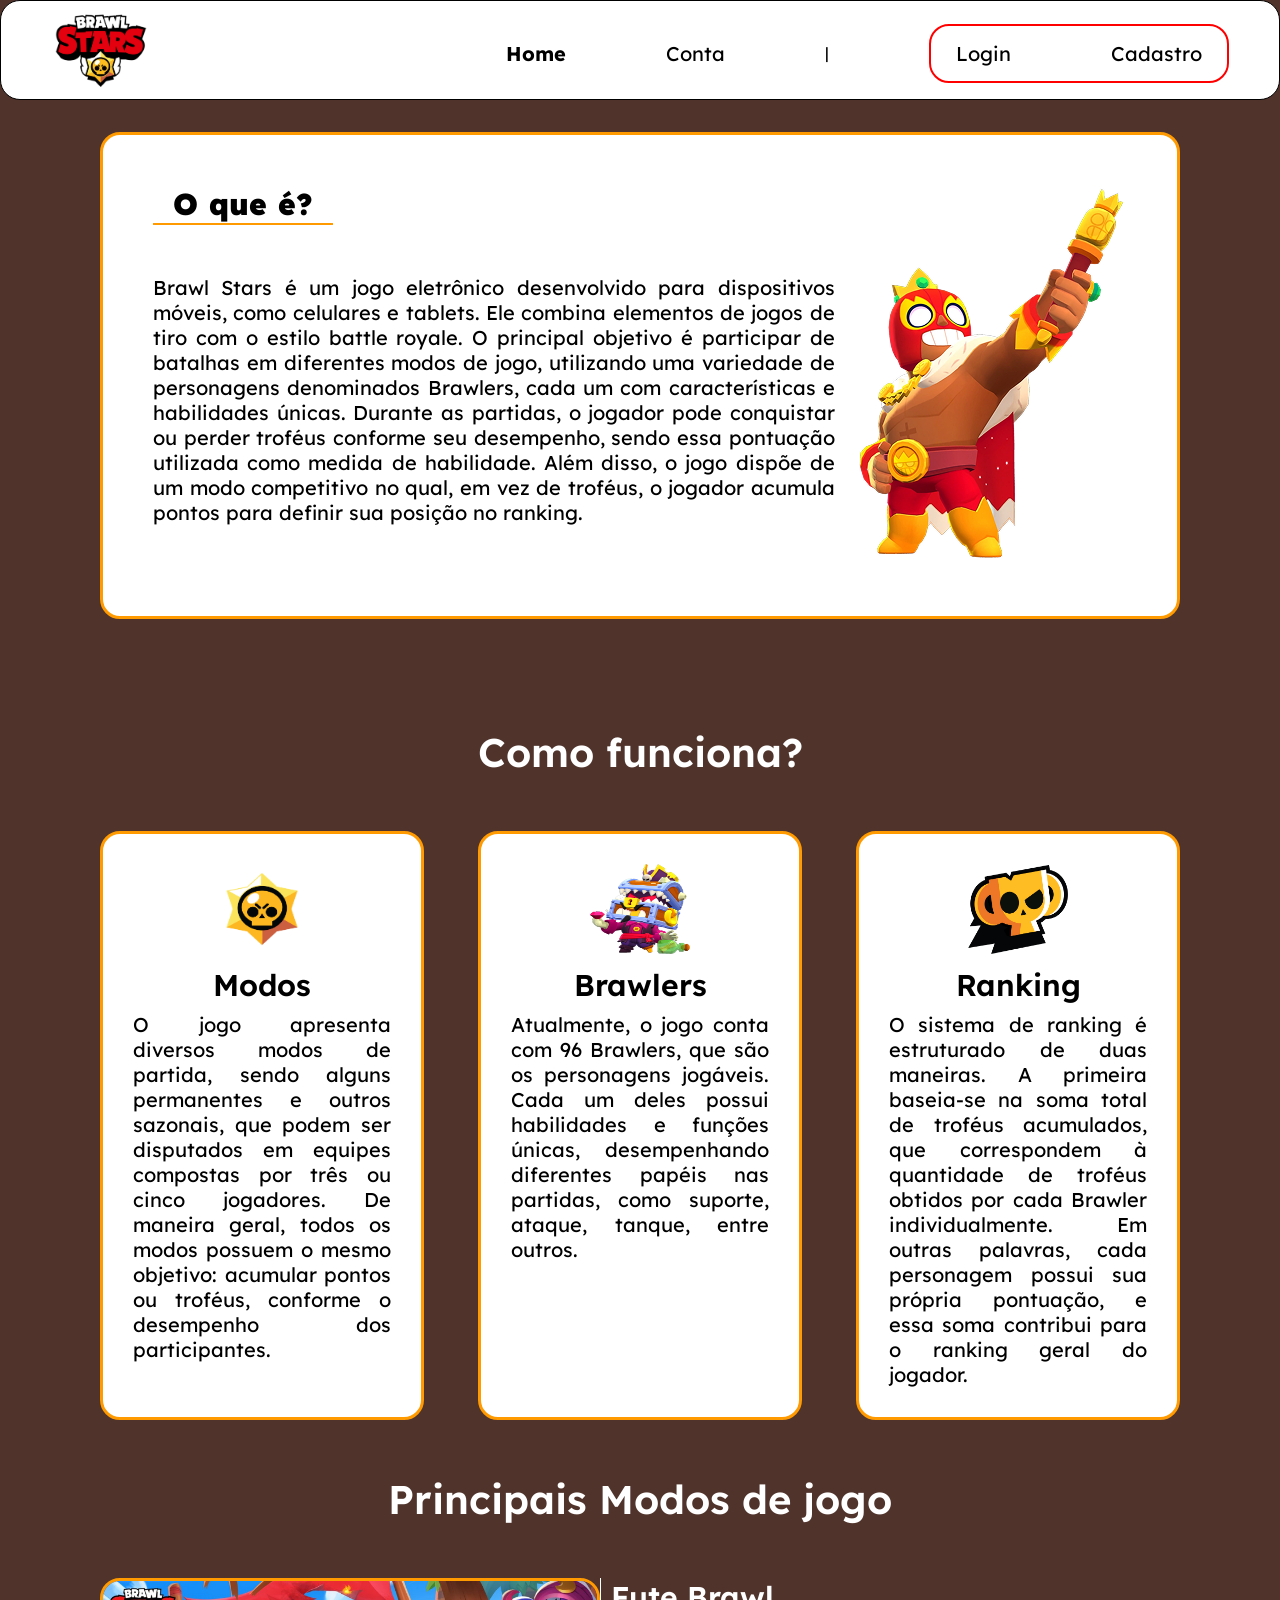
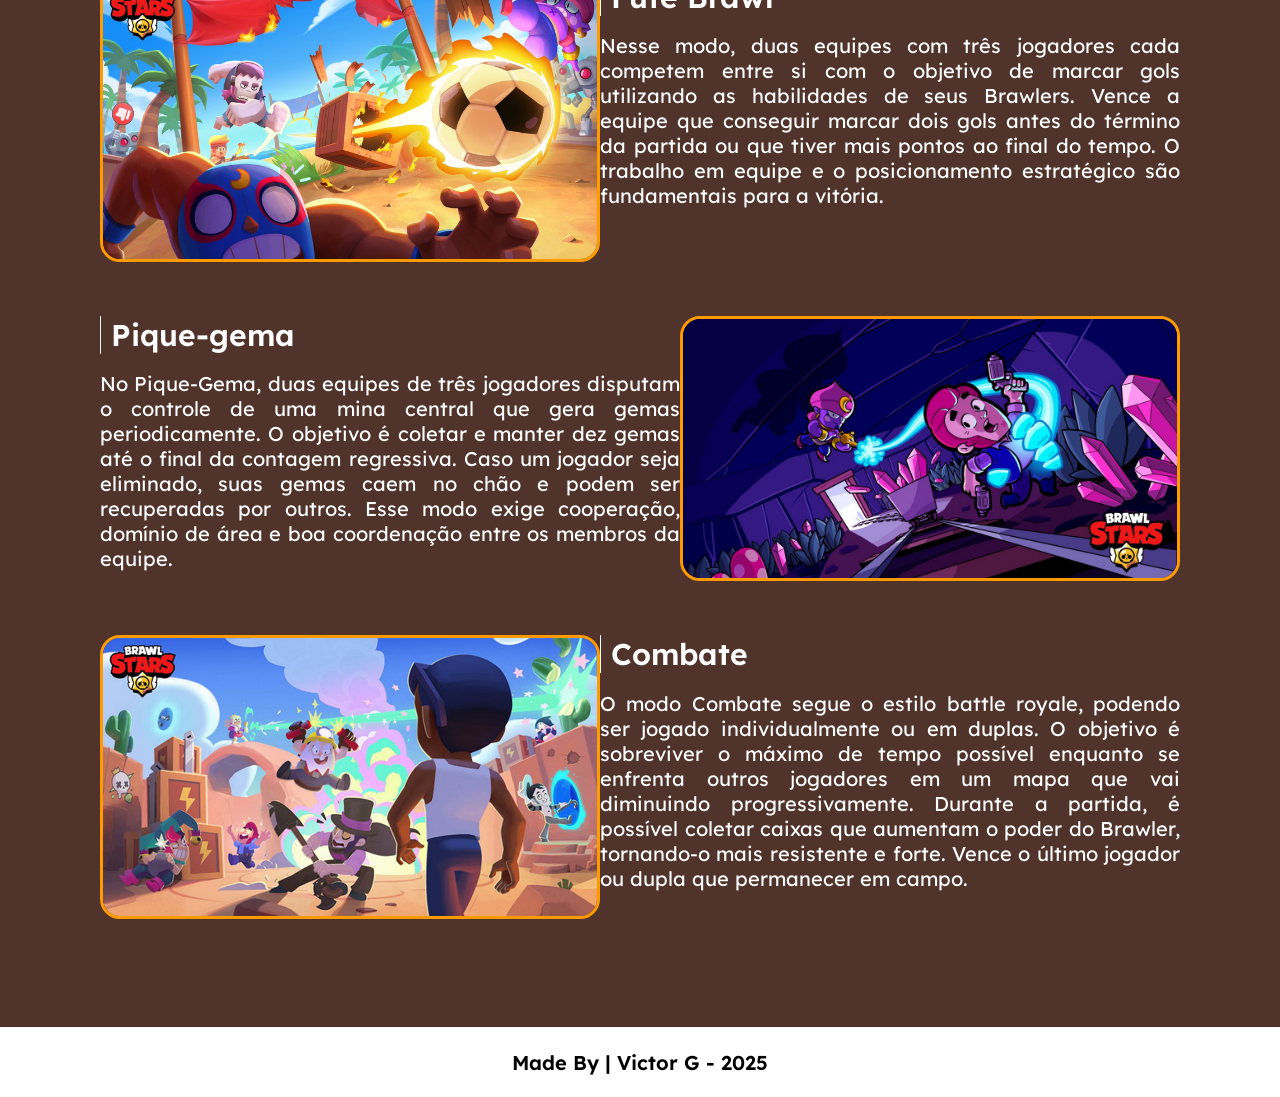
==== public/site/index.html @ af2b161e "Criação da página Index estática" ====
<!DOCTYPE html>
<html lang="en">

<head>
    <meta charset="UTF-8">
    <meta name="viewport" content="width=device-width, initial-scale=1.0">
    <title>Document</title>
    <link rel="stylesheet" href="style/style.css">
    <link rel="stylesheet" href="style/index.css">
</head>

<body>
    <header>
        <div class="container">
            <div class="logo">
                <img src="assets/img/LOGO.png" alt="">
            </div>
            <div class="pages">
                <a href="#" class="now">Home</a>
                <a href="">Conta</a>
                |
                <div class="red_box">
                    <a href="html/login.html">Login</a>
                    <a href="html/cadastro.html">Cadastro</a>
                </div>
            </div>
        </div>
    </header>
    <main>
        <div class="container">
            <div class="sobre">
                <div class="esquerda">
                    <div class="titulo">
                        <p>O que é?</p>
                    </div>
                    <div class="texto">
                        <p>
                            Brawl Stars é um jogo eletrônico desenvolvido para dispositivos móveis, como celulares e
                            tablets. Ele combina elementos de jogos de tiro com o estilo battle royale. O principal
                            objetivo é participar de batalhas em diferentes modos de jogo, utilizando uma variedade de
                            personagens denominados Brawlers, cada um com características e habilidades únicas.
                            Durante as partidas, o jogador pode conquistar ou perder troféus conforme seu desempenho,
                            sendo essa pontuação utilizada como medida de habilidade.
                            Além disso, o jogo dispõe de um modo competitivo no qual, em vez de troféus, o jogador
                            acumula pontos para definir sua posição no ranking.
                        </p>
                    </div>
                </div>
                <div class="img">
                    <img src="assets/img/elprimo.png" alt="">
                </div>
            </div>
            <div class="como_funciona">
                <div class="titulo_um">Como funciona?</div>
                <div class="boxes">
                    <div class="box">
                        <div class="img">
                            <img src="assets/icon/logo_icon.png" alt="">
                        </div>
                        <div class="titulo">Modos</div>
                        <div class="texto">O jogo apresenta diversos modos de partida, sendo alguns permanentes e outros
                            sazonais, que podem ser disputados em equipes compostas por três ou cinco jogadores. De
                            maneira
                            geral, todos os modos possuem o mesmo objetivo: acumular pontos ou troféus, conforme o
                            desempenho dos participantes.
                        </div>
                    </div>
                    <div class="box">
                        <div class="img">
                            <img src="assets/icon/griff_icon.png" alt="">
                        </div>
                        <div class="titulo">Brawlers</div>
                        <div class="texto">
                            Atualmente, o jogo conta com 96 Brawlers, que são os personagens jogáveis. Cada um deles
                            possui
                            habilidades e funções únicas, desempenhando diferentes papéis nas partidas, como suporte,
                            ataque, tanque, entre outros.
                        </div>
                    </div>
                    <div class="box">
                        <div class="img">
                            <img src="assets/icon/icon_trofeu.png" alt="">
                        </div>
                        <div class="titulo">Ranking</div>
                        <div class="texto">O sistema de ranking é estruturado de duas maneiras. A primeira baseia-se na
                            soma
                            total de troféus acumulados, que correspondem à quantidade de troféus obtidos por cada
                            Brawler
                            individualmente. Em outras palavras, cada personagem possui sua própria pontuação, e essa
                            soma
                            contribui para o ranking geral do jogador.</div>
                    </div>
                </div>
            </div>
            <div class="principais_modos">
                <div class="titulo_um">Principais Modos de jogo</div>
                <div class="sections">
                    <div class="sub_sections">
                        <img src="assets/img/fute_brawl.png" alt="">
                        <div class="conteudo">
                            <div class="titulo">Fute Brawl</div>
                            <div class="texto">Nesse modo, duas equipes com três jogadores cada competem entre si com o
                                objetivo de marcar gols utilizando as habilidades de seus Brawlers. Vence a equipe que
                                conseguir marcar dois gols antes do término da partida ou que tiver mais pontos ao final
                                do tempo. O trabalho em equipe e o posicionamento estratégico são fundamentais para a
                                vitória.</div>
                        </div>
                    </div>
                    <div class="sub_sections">
                        <div class="conteudo">
                            <div class="titulo">Pique-gema</div>
                            <div class="texto">No Pique-Gema, duas equipes de três jogadores disputam o controle de uma
                                mina central que gera gemas periodicamente. O objetivo é coletar e manter dez gemas até
                                o final da contagem regressiva. Caso um jogador seja eliminado, suas gemas caem no chão
                                e podem ser recuperadas por outros. Esse modo exige cooperação, domínio de área e boa
                                coordenação entre os membros da equipe.</div>
                        </div>
                        <img src="assets/img/pique_gema.png" alt="">
                    </div>
                    <div class="sub_sections">
                        <img src="assets/img/combate.png" alt="">
                        <div class="conteudo">
                            <div class="titulo">Combate</div>
                            <div class="texto">O modo Combate segue o estilo battle royale, podendo ser jogado
                                individualmente ou em duplas. O objetivo é sobreviver o máximo de tempo possível
                                enquanto se enfrenta outros jogadores em um mapa que vai diminuindo progressivamente.
                                Durante a partida, é possível coletar caixas que aumentam o poder do Brawler, tornando-o
                                mais resistente e forte. Vence o último jogador ou dupla que permanecer em campo.</div>
                        </div>
                    </div>
                </div>
            </div>
        </div>
    </main>


    <footer>
        <p>Made By | Victor G - 2025</p>
    </footer>
</body>

</html>
---- public/site/style/style.css ----
@import url('https://fonts.googleapis.com/css2?family=Lexend:wght@100..900&display=swap');
* {
    border: 0;
    padding: 0;
    margin: 0;
    box-sizing: border-box;
     font-family: "Lexend", sans-serif;
}

a {
    text-decoration: none;
}

body {
    height: 100vh;
}

header {
    width: 100%;
    padding: 0px 50px;
    background-color: white;
    position: fixed;
    border-radius: 20px;
    top: 0;
    min-height: 10%;
    max-height: 100px;
    border: 1px solid rgb(0, 0, 0);
}

header a {
    color: black;
    font-size: 20px;
}

header .now {
    font-weight: bold;
}

header a:hover {
    border-bottom: 1px solid black;
    transition: 2s;
}

header .container {
    display: flex;
    justify-content: space-between;
}

header .container .logo img {
    width: 100px;
}

header .container .pages,
.red_box {
    display: flex;
    gap: 100px;
    align-items: center;
}

header .container .red_box {
    border: 2px solid red;
    border-radius: 20px;
    padding: 15px 25px;
}

footer {
    background-color: rgb(255, 255, 255);
    width: 100%;
    height: 70px;
    align-items: center;
    display: flex;
    justify-content: center;
    border-radius: 20px;
    font-size: 20px;
    font-weight: 600;
}
---- public/site/style/index.css ----
main {
    background-color: #50342C;
    width: 100%;
    min-height: 100vh;
    padding-top: 100px;
}

main .container {
    width: 100%;
    height: 100%;
    padding: 0px 100px;
}

/* SOBRE INDEX ÍNICIO*/
main .container .sobre {
    background-color: white;
    margin-top: 3%;
    border-radius: 20px;
    display: flex;
    justify-content: space-between;
    padding: 50px;
    border: 3px solid #FF9A00;
}

main .container .sobre .esquerda {
    display: flex;
    flex-direction: column;
    gap: 50px;
    text-align: justify;
    width: 70%;
}

main .container .sobre .esquerda .titulo {
    font-size: 30px;
    font-weight: 1000;
    max-width: 180px;
    border-bottom: 2px solid #FF9A00;
    text-align: center;
}

main .container .sobre .esquerda .texto {
    font-size: 20px;
}

/* SOBRE INDEX TÉRMINO */

/* COMO FUNCIONA INDEX ÍNICIO */
main .container .como_funciona {
    width: 100%;
    display: flex;
    flex-direction: column;
    margin-top: 5%;
    text-align: center;
}

main .container .como_funciona .titulo_um {
    color: white;
    margin: 5%;
    font-size: 40px;
    font-weight: 600;
}

main .container .como_funciona .boxes {
    width: 100%;
    display: flex;
    justify-content: space-between;
}

main .container .como_funciona .boxes .box {
    background-color: #FFf;
    width: 30%;
    border-radius: 20px;
    display: flex;
    flex-direction: column;
    align-items: center;
    padding: 30px;
    border: 3px solid #FF9A00;
}

main .container .como_funciona .boxes .box img {
    width: 100px;
    height: 90px;
}

main .container .como_funciona .titulo {
    font-size: 30px;
    margin-top: 3%;
    font-weight: 600;
}

main .container .como_funciona .boxes .box .texto {
    font-size: 20px;
    text-align: justify;
    margin-top: 3%;
}

/* COMO FUNCIONA INDEX TÉRMINO */

/* MODOS DE JOGO INDEX ÍNICIO*/
main .container .principais_modos {
    display: flex;
    flex-direction: column;
    width: 100%;
    margin-top: 5%;
    padding-bottom: 10%;
}

main .container .principais_modos .titulo_um {
    text-align: center;
    font-size: 40px;
    font-weight: 600;
    color: white;
}

main .container .principais_modos .sections {
    display: flex;
    flex-direction: column;
}

main .container .principais_modos .sections .sub_sections {
    display: flex;
    margin-top: 5%;
    justify-content: space-between;
}

main .container .principais_modos .sections .sub_sections .conteudo {
    width: 65%;
}

main .container .principais_modos .sections .sub_sections .conteudo .texto {
    font-size: 20px;
    color: white;
    text-align: justify;
    margin-top: 3%;
}

main .container .principais_modos .sections .sub_sections .conteudo .titulo {
    font-size: 30px;
    color: white;
    font-weight: 600;
    border-left: 1px solid white;
    max-width: 200px;
    padding-left: 10px;
}

main .container .principais_modos .sections img {
    width: 500px;
    border-radius: 20px;
    border: 3px solid #FF9A00;
}

/* MODOS DE JOGO INDEX TÉRMINO*/
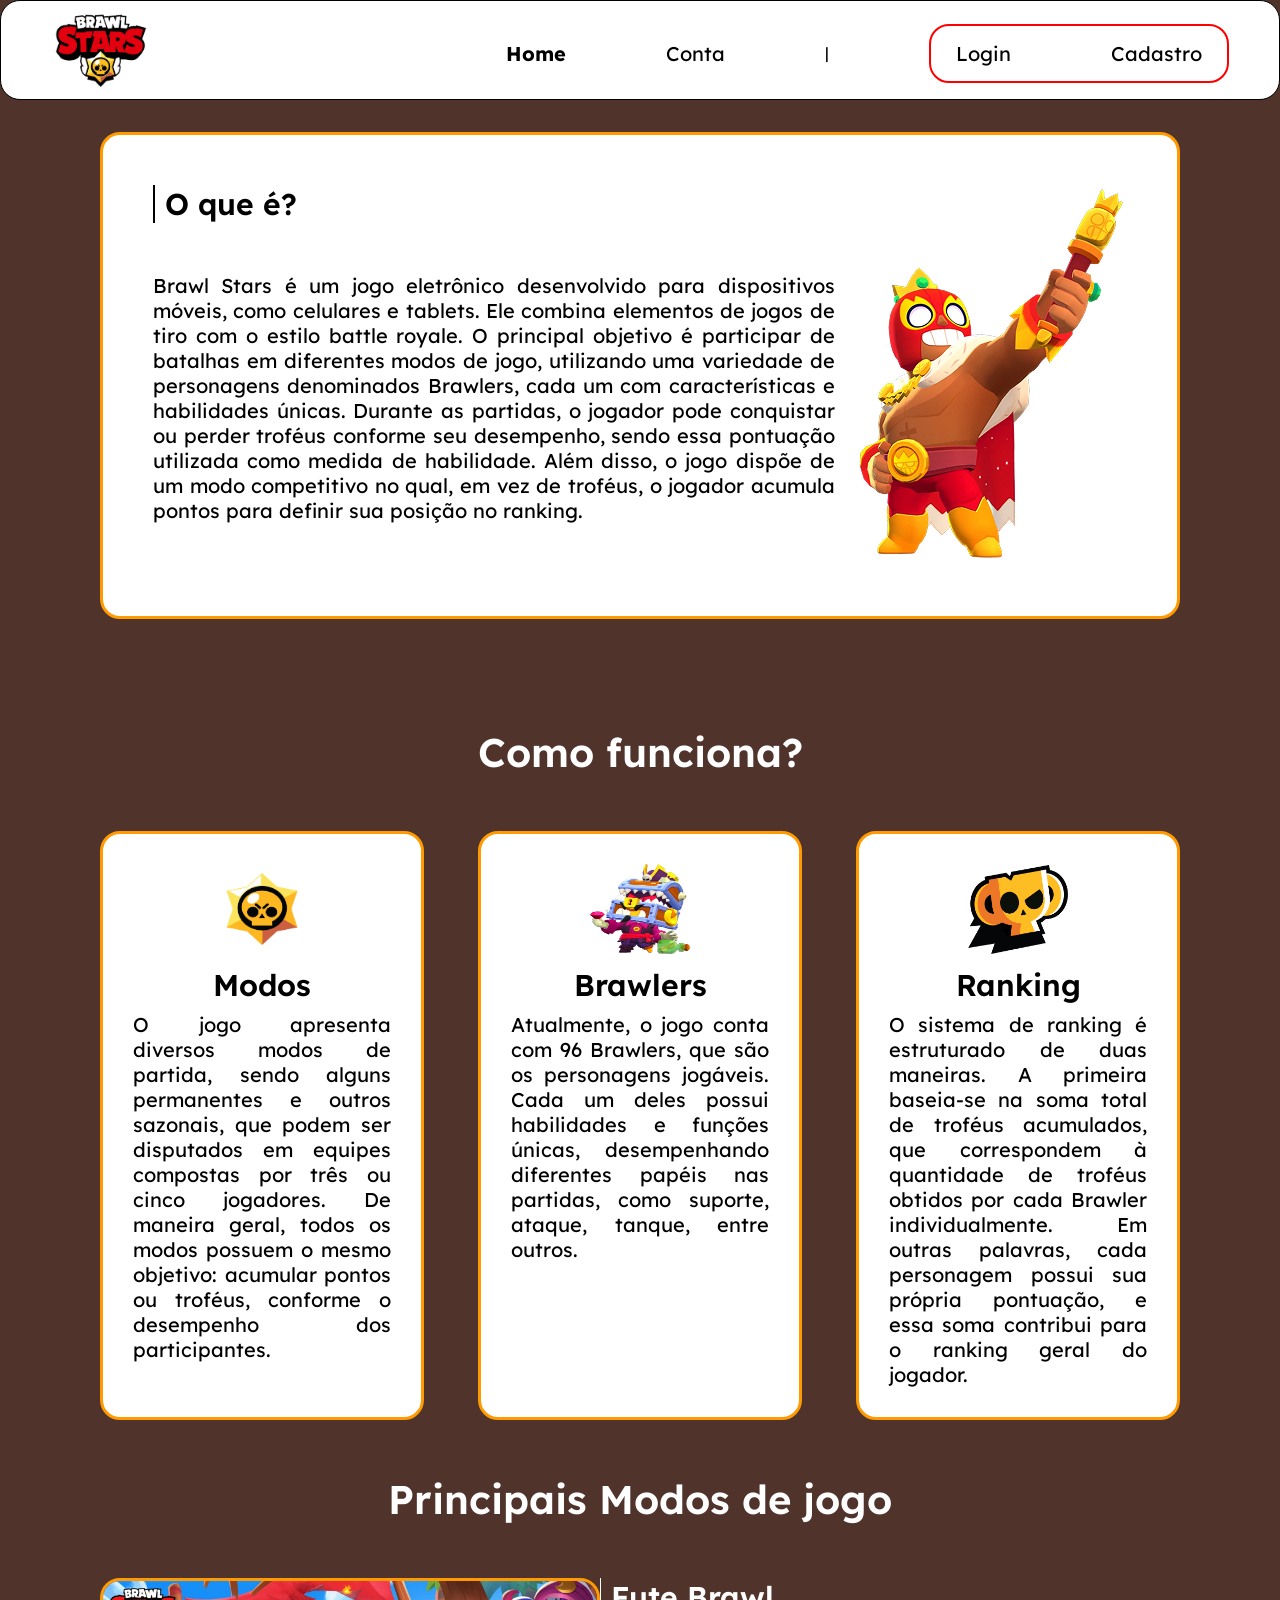
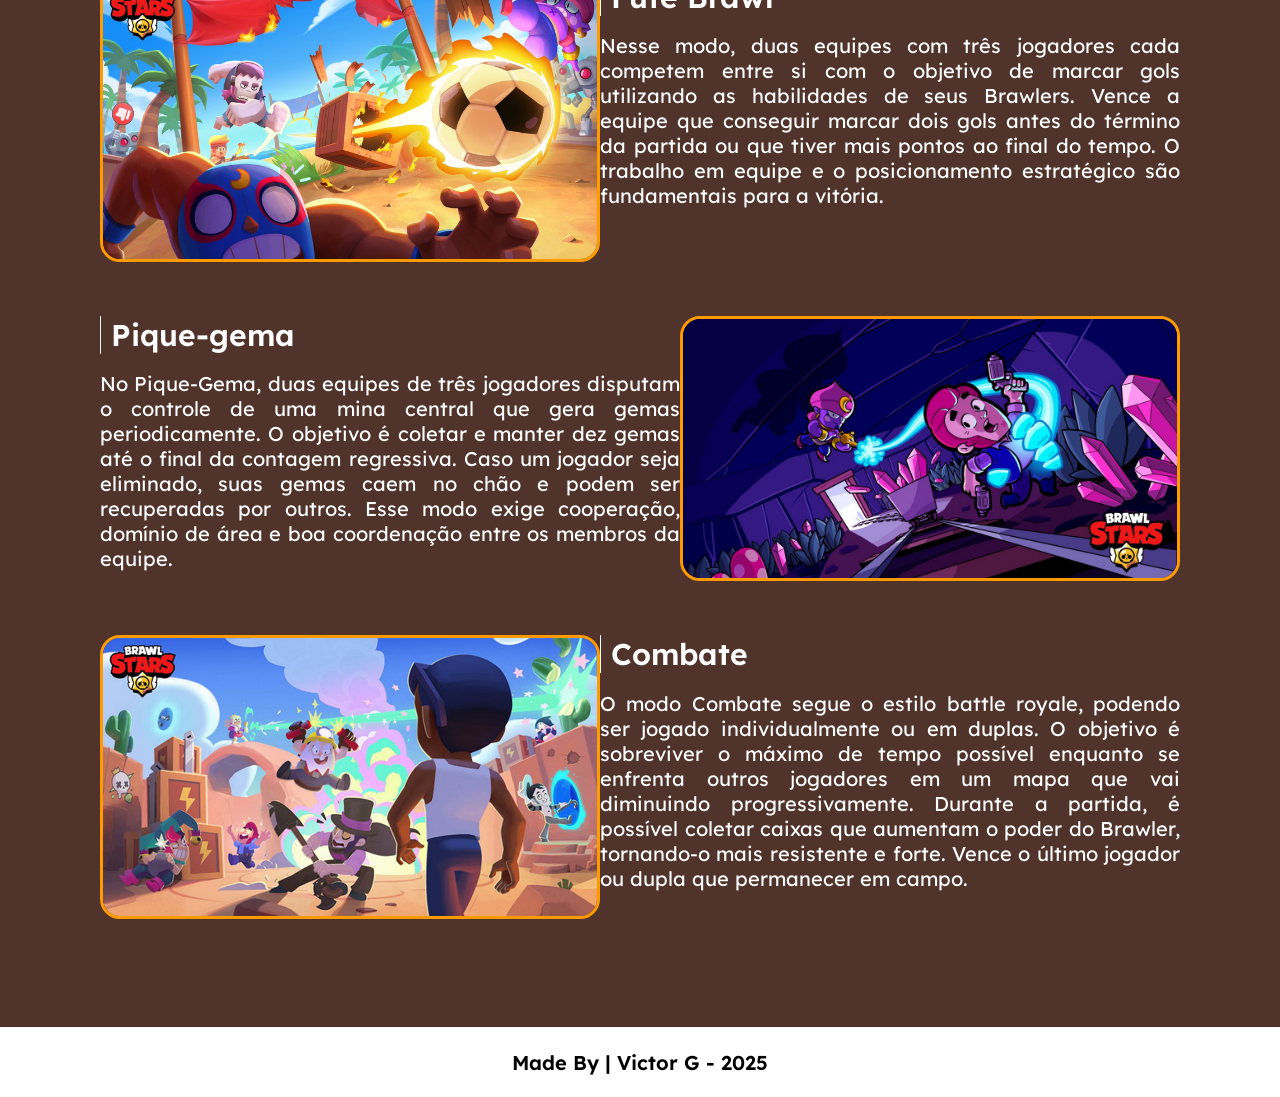
==== commit 72e34b78: "ajustes de espaçamento e responsividade nas páginas" ====
--- a/public/site/index.html
+++ b/public/site/index.html
@@ -4,7 +4,7 @@
 <head>
     <meta charset="UTF-8">
     <meta name="viewport" content="width=device-width, initial-scale=1.0">
-    <title>Document</title>
+    <title>Home</title>
     <link rel="stylesheet" href="style/style.css">
     <link rel="stylesheet" href="style/index.css">
 </head>
--- a/public/site/style/index.css
+++ b/public/site/style/index.css
@@ -32,10 +32,9 @@
 
 main .container .sobre .esquerda .titulo {
     font-size: 30px;
-    font-weight: 1000;
-    max-width: 180px;
-    border-bottom: 2px solid #FF9A00;
-    text-align: center;
+    font-weight: 600;
+    border-left: 2px solid #000000;
+    padding-left: 10px;
 }
 
 main .container .sobre .esquerda .texto {
@@ -149,4 +148,60 @@
     border: 3px solid #FF9A00;
 }
 
-/* MODOS DE JOGO INDEX TÉRMINO*/+/* MODOS DE JOGO INDEX TÉRMINO*/
+
+/* INÍCIO DA RESPONSIVIDADE */
+@media screen and (max-width: 768px) {
+    main .container .sobre {
+        display: flex;
+        flex-direction: column;
+        width: 100%;
+        margin-top: 150px;
+    }
+
+    main .container {
+        width: 100%;
+        height: 100%;
+        padding: 0px 20px;
+    }
+
+    main .container .sobre .esquerda {
+        width: 100%;
+    }
+
+    main .container .sobre , .como_funciona, .principais_modos{
+        margin-top: 100px;
+    }
+    main .container .como_funciona .boxes {
+        width: 100%;
+        display: flex;
+        flex-direction: column;
+    }
+    main .texto{
+        font-size: 10px;
+    }
+
+    main .container .como_funciona .boxes .box {
+        margin-bottom: 10px;
+        width: 100%;
+
+    }
+
+    main .container .principais_modos .sections{
+        width: 100%;
+    }
+    main .container .principais_modos .sections .sub_sections {
+        display: flex;
+        flex-direction: column;
+    }
+
+    main .container .principais_modos .sections img {
+        width: 100%;
+        margin-top: 10px;
+    }
+    main .container .principais_modos .sections .sub_sections .conteudo{
+        width: 100%;
+    }
+}
+
+/* TÉRMINO DA RESPONSIVIDADE */
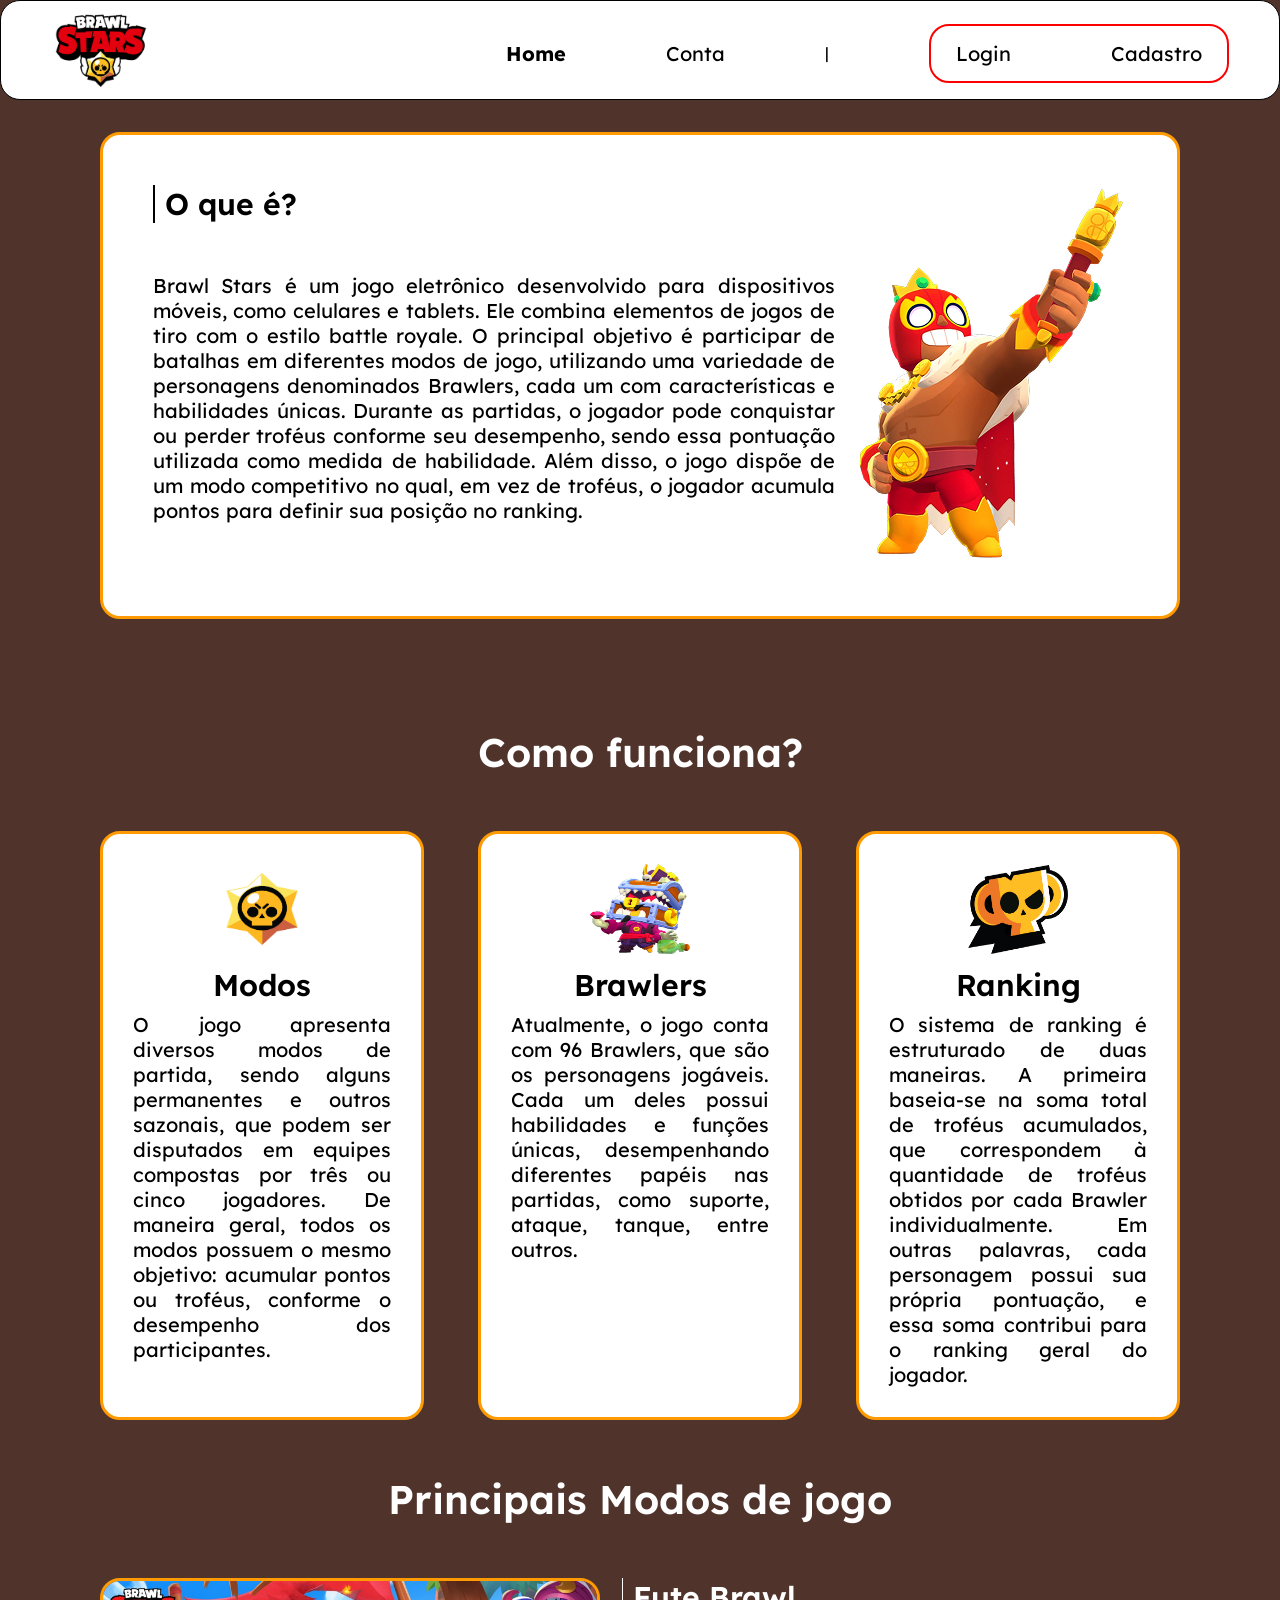
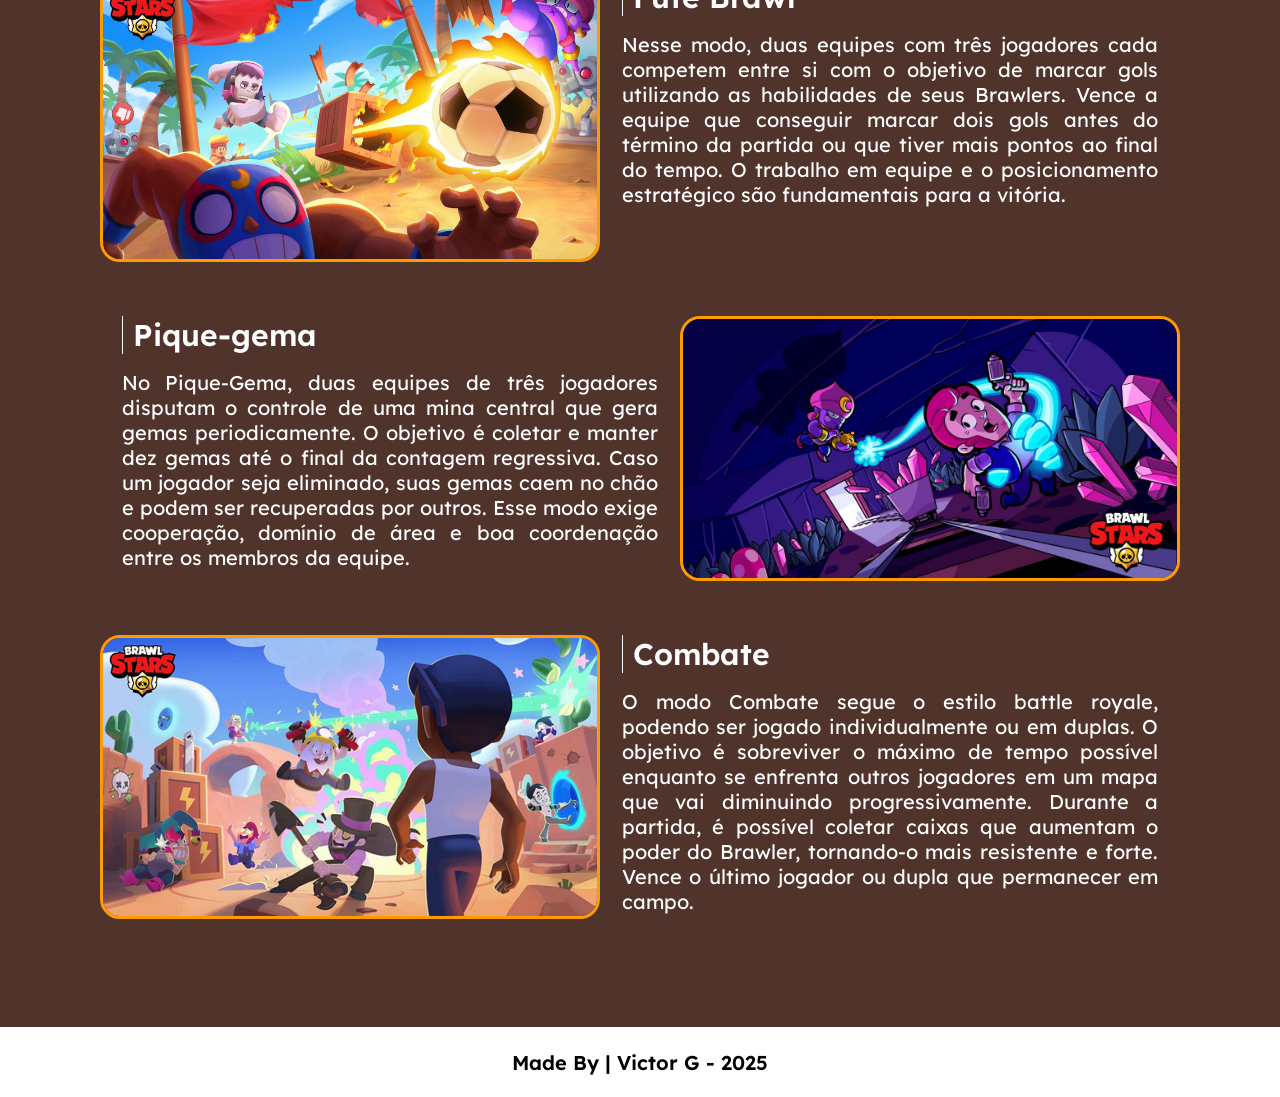
==== commit d9316469: "V1 da página conta.html" ====
--- a/public/site/index.html
+++ b/public/site/index.html
@@ -17,7 +17,7 @@
             </div>
             <div class="pages">
                 <a href="#" class="now">Home</a>
-                <a href="">Conta</a>
+                <a href="html/conta.html">Conta</a>
                 |
                 <div class="red_box">
                     <a href="html/login.html">Login</a>
--- a/public/site/style/style.css
+++ b/public/site/style/style.css
@@ -1,11 +1,11 @@
+@import url('https://fonts.googleapis.com/css2?family=Lexend:wght@100..900&display=swap');
 
-@import url('https://fonts.googleapis.com/css2?family=Lexend:wght@100..900&display=swap');
 * {
     border: 0;
     padding: 0;
     margin: 0;
     box-sizing: border-box;
-     font-family: "Lexend", sans-serif;
+    font-family: "Lexend", sans-serif;
 }
 
 a {
@@ -23,7 +23,7 @@
     position: fixed;
     border-radius: 20px;
     top: 0;
-    min-height: 10%;
+    min-height: 100px;
     max-height: 100px;
     border: 1px solid rgb(0, 0, 0);
 }
@@ -74,5 +74,4 @@
     border-radius: 20px;
     font-size: 20px;
     font-weight: 600;
-}
-
+}
--- a/public/site/style/index.css
+++ b/public/site/style/index.css
@@ -124,6 +124,8 @@
 
 main .container .principais_modos .sections .sub_sections .conteudo {
     width: 65%;
+    margin-left: 2%;
+    margin-right: 2%;
 }
 
 main .container .principais_modos .sections .sub_sections .conteudo .texto {
@@ -131,6 +133,7 @@
     color: white;
     text-align: justify;
     margin-top: 3%;
+    
 }
 
 main .container .principais_modos .sections .sub_sections .conteudo .titulo {
